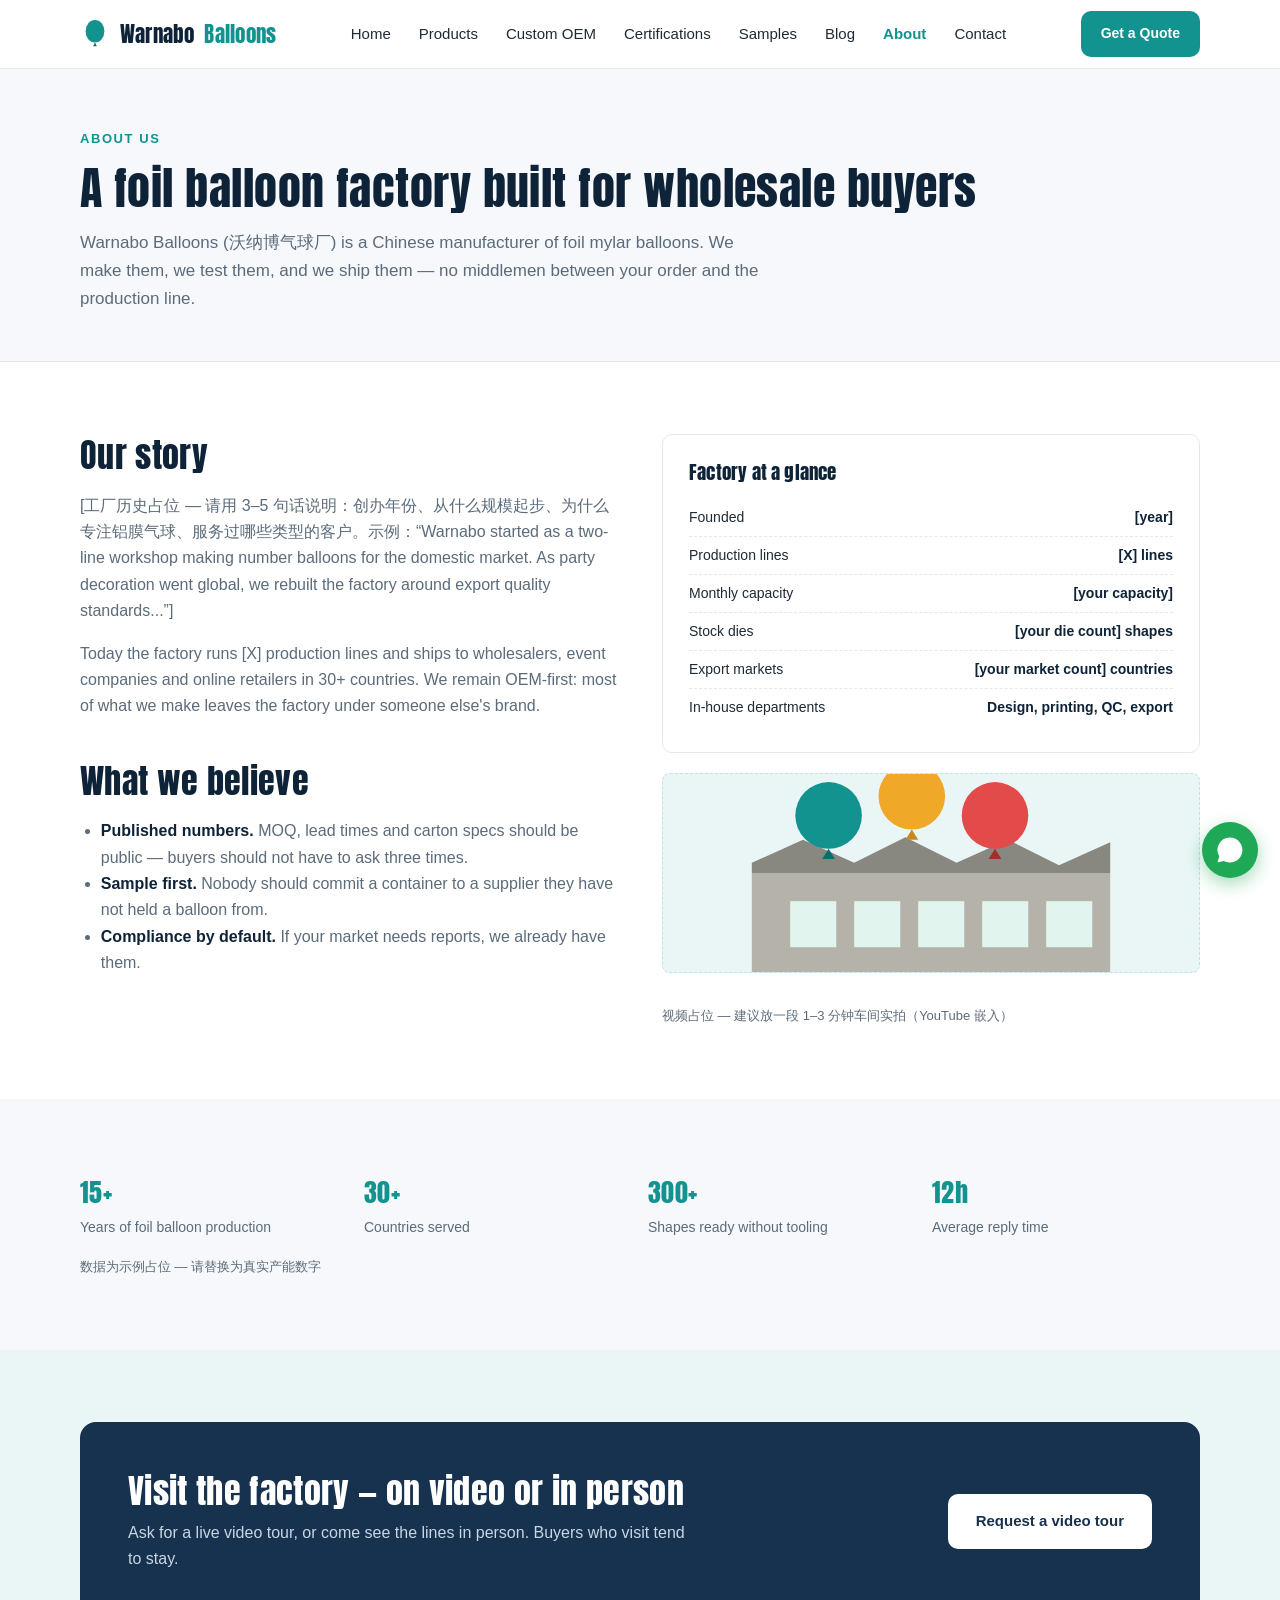
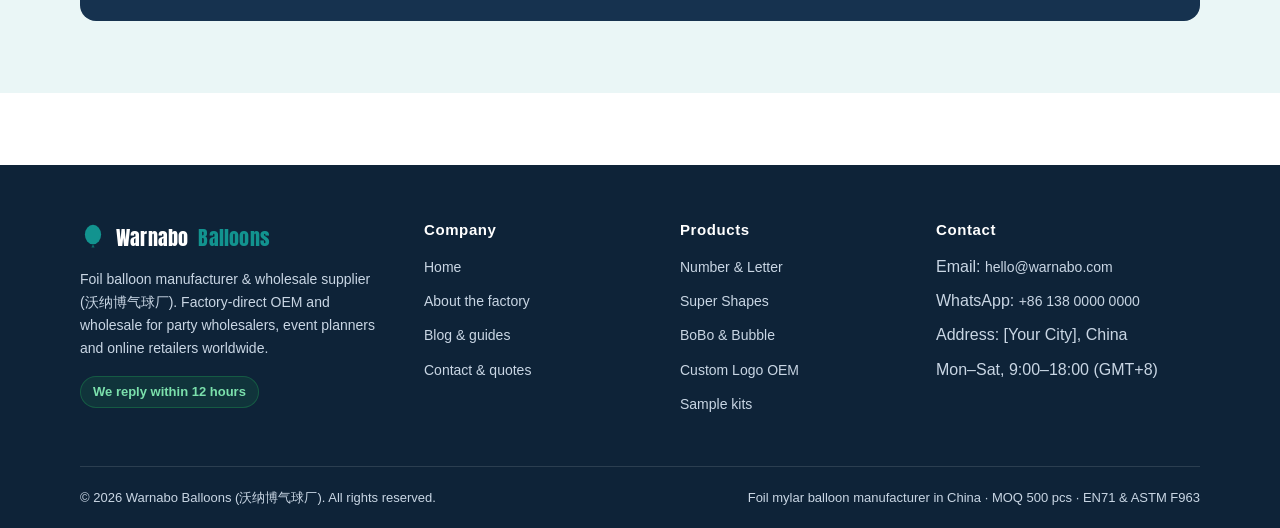
==== about.html @ c81b6c22 "Add files via upload" ====
<!DOCTYPE html>
<html lang="en">
<head>
<meta charset="UTF-8">
<meta name="viewport" content="width=device-width, initial-scale=1.0">
<title>About Warnabo Balloons — Foil Balloon Factory in China</title>
<meta name="description" content="Warnabo is a foil balloon factory in China. Foil mylar balloon production, OEM supplier to party wholesalers and event companies in 30+ countries.">
<link rel="icon" href="data:image/svg+xml,%3Csvg xmlns='http://www.w3.org/2000/svg' viewBox='0 0 32 32'%3E%3Cellipse cx='16' cy='13' rx='10' ry='12' fill='%23E1553C'/%3E%3Cpath d='M16 25l-2 4h4z' fill='%23C24329'/%3E%3C/svg%3E">
<link rel="stylesheet" href="css/style.css">
<link rel="preconnect" href="https://fonts.googleapis.com">
<link rel="preconnect" href="https://fonts.gstatic.com" crossorigin>
<link href="https://fonts.googleapis.com/css2?family=Anton&display=swap" rel="stylesheet">
</head>
<body>
<header class="site-header">
  <div class="container header-inner">
    <a class="logo" href="index.html">
      <svg width="30" height="30" viewBox="0 0 32 32"><ellipse cx="16" cy="13" rx="10" ry="12" fill="#12938F"/><path d="M16 25l-2 4h4z" fill="#0C6E6B"/></svg>
      Warnabo <span>Balloons</span>
    </a>
    <nav class="nav" id="main-nav" aria-label="Main navigation">
      <a href="index.html">Home</a>
      <a href="products.html">Products</a>
      <a href="custom-oem.html">Custom OEM</a>
      <a href="certifications.html">Certifications</a>
      <a href="samples.html">Samples</a>
      <a href="blog.html">Blog</a>
      <a href="about.html" class="active">About</a>
      <a href="contact.html">Contact</a>
    </nav>
    <div class="header-cta">
      <a class="btn btn-primary btn-sm" href="contact.html">Get a Quote</a>
      <button class="nav-toggle" aria-label="Toggle menu" aria-expanded="false">
        <svg width="22" height="22" viewBox="0 0 24 24" fill="none" stroke="#16324F" stroke-width="2"><path d="M3 6h18M3 12h18M3 18h18"/></svg>
      </button>
    </div>
  </div>
</header>
<main>
<section class="page-hero">
  <div class="container">
    <span class="kicker">About Us</span>
    <h1>A foil balloon factory built for wholesale buyers</h1>
    <p>Warnabo Balloons (沃纳博气球厂) is a Chinese manufacturer of foil mylar balloons. We make them, we test them, and we ship them — no middlemen between your order and the production line.</p>
  </div>
</section>
<section class="section">
  <div class="container grid grid-2" style="gap:44px; align-items:start">
    <div>
      <h2>Our story</h2>
      <p class="mt-2">[工厂历史占位 — 请用 3&ndash;5 句话说明：创办年份、从什么规模起步、为什么专注铝膜气球、服务过哪些类型的客户。示例：&ldquo;Warnabo started as a two-line workshop making number balloons for the domestic market. As party decoration went global, we rebuilt the factory around export quality standards...&rdquo;]</p>
      <p class="mt-2">Today the factory runs [X] production lines and ships to wholesalers, event companies and online retailers in 30+ countries. We remain OEM-first: most of what we make leaves the factory under someone else's brand.</p>
      <h2 class="mt-4">What we believe</h2>
      <ul class="mt-2" style="color:var(--muted)">
        <li><b style="color:var(--navy-dark)">Published numbers.</b> MOQ, lead times and carton specs should be public — buyers should not have to ask three times.</li>
        <li><b style="color:var(--navy-dark)">Sample first.</b> Nobody should commit a container to a supplier they have not held a balloon from.</li>
        <li><b style="color:var(--navy-dark)">Compliance by default.</b> If your market needs reports, we already have them.</li>
      </ul>
    </div>
    <div>
      <div class="card" style="margin-bottom:20px">
        <h3>Factory at a glance</h3>
        <ul class="spec-list mt-2">
          <li><span>Founded</span><b>[year]</b></li>
          <li><span>Production lines</span><b>[X] lines</b></li>
          <li><span>Monthly capacity</span><b>[your capacity]</b></li>
          <li><span>Stock dies</span><b>[your die count] shapes</b></li>
          <li><span>Export markets</span><b>[your market count] countries</b></li>
          <li><span>In-house departments</span><b>Design, printing, QC, export</b></li>
        </ul>
      </div>
      <div class="cat-card"><img class="thumb" style="height:200px" src="images/factory.svg" alt="Balloon factory workshop" loading="lazy"></div>
      <p class="mt-2" style="font-size:13px; color:var(--muted)">视频占位 — 建议放一段 1&ndash;3 分钟车间实拍（YouTube 嵌入）</p>
    </div>
  </div>
</section>
<section class="section section-soft">
  <div class="container">
    <div class="stats-strip" style="margin-top:0; border-top:0; padding-top:0">
      <div class="stat"><b>15+</b><span>Years of foil balloon production</span></div>
      <div class="stat"><b>30+</b><span>Countries served</span></div>
      <div class="stat"><b>300+</b><span>Shapes ready without tooling</span></div>
      <div class="stat"><b>12h</b><span>Average reply time</span></div>
    </div>
    <p class="mt-2" style="font-size:13px; color:var(--muted)">数据为示例占位 — 请替换为真实产能数字</p>
  </div>
</section>
<section class="section section-warm">
  <div class="container">
    <div class="cta-band">
      <div>
        <h2>Visit the factory — on video or in person</h2>
        <p>Ask for a live video tour, or come see the lines in person. Buyers who visit tend to stay.</p>
      </div>
      <a class="btn btn-light" href="contact.html">Request a video tour</a>
    </div>
  </div>
</section>
</main>
<footer class="site-footer">
  <div class="container">
    <div class="footer-grid">
      <div>
        <div class="footer-brand">
          <svg width="26" height="26" viewBox="0 0 32 32"><ellipse cx="16" cy="13" rx="10" ry="12" fill="#12938F"/><path d="M16 25l-2 4h4z" fill="#0C6E6B"/></svg>
          Warnabo <span>Balloons</span>
        </div>
        <p style="color:#C9D6E4; font-size:14px">Foil balloon manufacturer &amp; wholesale supplier (沃纳博气球厂). Factory-direct OEM and wholesale for party wholesalers, event planners and online retailers worldwide.</p>
        <p class="mt-2"><span class="badge badge-green" style="background:#1FA85522; border-color:#1FA85555; color:#7BE0AC">We reply within 12 hours</span></p>
      </div>
      <div>
        <h4>Company</h4>
        <ul>
          <li><a href="index.html">Home</a></li>
          <li><a href="about.html">About the factory</a></li>
          <li><a href="blog.html">Blog &amp; guides</a></li>
          <li><a href="contact.html">Contact &amp; quotes</a></li>
        </ul>
      </div>
      <div>
        <h4>Products</h4>
        <ul>
          <li><a href="products.html#number-letter">Number &amp; Letter</a></li>
          <li><a href="products.html#super-shapes">Super Shapes</a></li>
          <li><a href="products.html#bobo-bubble">BoBo &amp; Bubble</a></li>
          <li><a href="custom-oem.html">Custom Logo OEM</a></li>
          <li><a href="samples.html">Sample kits</a></li>
        </ul>
      </div>
      <div>
        <h4>Contact</h4>
        <ul>
          <li>Email: <a href="mailto:hello@warnabo.com">hello@warnabo.com</a></li>
          <li>WhatsApp: <a href="https://wa.me/8613800000000?text=Hi%20Warnabo%2C%20I%20found%20you%20on%20your%20website%20and%20I%27m%20interested%20in%20your%20foil%20balloons." target="_blank" rel="noopener">+86 138 0000 0000</a></li>
          <li>Address: [Your City], China — replace</li>
          <li>Mon&ndash;Sat, 9:00&ndash;18:00 (GMT+8)</li>
        </ul>
      </div>
    </div>
    <div class="footer-bottom">
      <span>&copy; 2026 Warnabo Balloons (沃纳博气球厂). All rights reserved.</span>
      <span>Foil mylar balloon manufacturer in China &middot; MOQ 500 pcs &middot; EN71 &amp; ASTM F963</span>
    </div>
  </div>
</footer>
<a class="wa-float" href="https://wa.me/8613800000000?text=Hi%20Warnabo%2C%20I%20found%20you%20on%20your%20website%20and%20I%27m%20interested%20in%20your%20foil%20balloons." target="_blank" rel="noopener" aria-label="Chat on WhatsApp">
  <svg viewBox="0 0 24 24" fill="#fff"><path d="M17.5 14.4c-.3-.2-1.8-.9-2.1-1s-.5-.1-.7.1c-.2.3-.7.9-.9 1.1-.2.2-.3.2-.6.1-.3-.2-1.2-.5-2.3-1.4-.8-.8-1.4-1.6-1.6-1.9-.2-.3 0-.4.1-.6.1-.1.3-.4.5-.6.1-.2.2-.3.3-.5.1-.2 0-.4 0-.5s-.7-1.7-.9-2.3c-.2-.6-.5-.5-.7-.5h-.6c-.2 0-.5.1-.8.4-.3.3-1 1-1 2.4s1 2.8 1.2 3c.1.2 2 3.1 4.9 4.3 2.4 1 3.4 1.1 4.6 1 .6 0 1.5-.6 1.7-1.2.2-.6.2-1.1.2-1.2-.1-.1-.2-.2-.5-.3zM12 2a10 10 0 00-8.6 15.1L2 22l5-1.3A10 10 0 1012 2z"/></svg>
</a>
<script src="js/main.js"></script>
<script src="js/render.js" defer></script>
</body>
</html>
---- css/style.css ----
:root {
  --navy: #16324F;
  --navy-dark: #0E2338;
  --coral: #12938F;
  --coral-dark: #0C6E6B;
  --ink: #1E2A35;
  --muted: #5C6B7A;
  --line: #E4E8EE;
  --bg: #FFFFFF;
  --bg-soft: #F6F8FB;
  --bg-warm: #EAF6F6;
  --green: #1FA855;
  --radius: 10px;
  --font: -apple-system, BlinkMacSystemFont, "Segoe UI", "PingFang SC", "Hiragino Sans GB", "Microsoft YaHei", Roboto, Helvetica, Arial, sans-serif;
}

* { margin: 0; padding: 0; box-sizing: border-box; }
html { scroll-behavior: smooth; -webkit-text-size-adjust: 100%; }
body { font-family: var(--font); color: var(--ink); background: var(--bg); line-height: 1.65; font-size: 16px; }
img { max-width: 100%; display: block; }
a { color: var(--navy); text-decoration: none; }
a:hover { color: var(--coral); }
ul, ol { padding-left: 1.3em; }
.container { max-width: 1160px; margin: 0 auto; padding: 0 20px; }
.section { padding: 72px 0; }
.section-soft { background: var(--bg-soft); }
.section-warm { background: var(--bg-warm); }
.section-head { max-width: 720px; margin-bottom: 40px; }
.section-head.center { margin-left: auto; margin-right: auto; text-align: center; }
.kicker { display: inline-block; font-size: 13px; font-weight: 600; letter-spacing: .12em; text-transform: uppercase; color: var(--coral); margin-bottom: 10px; }
h1, h2, h3, h4 { color: var(--navy-dark); line-height: 1.25; font-weight: 700; }
h1 { font-size: clamp(30px, 4.5vw, 46px); }
h2 { font-size: clamp(24px, 3.2vw, 34px); margin-bottom: 14px; }
h3 { font-size: 19px; margin-bottom: 8px; }
p { color: var(--muted); }
.lead { font-size: 18px; }
.mt-1 { margin-top: 8px; } .mt-2 { margin-top: 16px; } .mt-3 { margin-top: 24px; } .mt-4 { margin-top: 40px; }

.btn { display: inline-block; padding: 13px 26px; border-radius: var(--radius); font-weight: 600; font-size: 15px; border: 2px solid transparent; cursor: pointer; transition: all .15s; }
.btn-primary { background: var(--coral); color: #fff; }
.btn-primary:hover { background: var(--coral-dark); color: #fff; }
.btn-ghost { border-color: var(--navy); color: var(--navy); }
.btn-ghost:hover { background: var(--navy); color: #fff; }
.btn-light { background: #fff; color: var(--navy); }
.btn-sm { padding: 9px 18px; font-size: 14px; }

.badge { display: inline-block; padding: 4px 12px; border-radius: 999px; font-size: 13px; font-weight: 600; background: var(--bg-warm); color: var(--coral-dark); border: 1px solid #CDE9E9; }
.badge-green { background: #EAF7EF; color: var(--green); border-color: #CBEAD8; }

/* ---------- header ---------- */
.site-header { position: sticky; top: 0; z-index: 50; background: rgba(255,255,255,.96); border-bottom: 1px solid var(--line); }
.header-inner { display: flex; align-items: center; justify-content: space-between; gap: 20px; height: 68px; }
.logo { display: flex; align-items: center; gap: 10px; font-weight: 800; font-size: 21px; color: var(--navy-dark); }
.logo span { color: var(--coral); }
.logo:hover { color: var(--navy-dark); }
.nav { display: flex; align-items: center; gap: 4px; }
.nav a { padding: 8px 12px; font-size: 15px; font-weight: 500; color: var(--ink); border-radius: 8px; white-space: nowrap; }
.nav a:hover { background: var(--bg-soft); color: var(--coral); }
.nav a.active { color: var(--coral); font-weight: 600; }
.header-cta { display: flex; align-items: center; gap: 10px; }
.nav-toggle { display: none; background: none; border: 1px solid var(--line); border-radius: 8px; padding: 8px 10px; cursor: pointer; }
.nav-toggle svg { display: block; }

/* ---------- hero ---------- */
.hero { background: linear-gradient(180deg, var(--bg-soft), #fff); padding: 72px 0 64px; overflow: hidden; }
.hero-grid { display: grid; grid-template-columns: 1.15fr .85fr; gap: 48px; align-items: center; }
.hero h1 span { color: var(--coral); }
.hero .lead { margin-top: 16px; max-width: 560px; }
.hero-actions { display: flex; flex-wrap: wrap; gap: 12px; margin-top: 28px; }
.hero-note { margin-top: 14px; font-size: 14px; color: var(--muted); }
.hero-art { position: relative; background: var(--bg-warm); border: 1px solid #CDE9E9; border-radius: 20px; padding: 36px; text-align: center; }
.hero-art .tagline { font-weight: 700; color: var(--navy); margin-top: 12px; }
.stats-strip { display: grid; grid-template-columns: repeat(4, 1fr); gap: 16px; margin-top: 48px; border-top: 1px solid var(--line); padding-top: 32px; }
.stat b { display: block; font-size: 26px; color: var(--coral); }
.stat span { font-size: 14px; color: var(--muted); }

/* page hero (inner pages) */
.page-hero { background: var(--bg-soft); padding: 56px 0 48px; border-bottom: 1px solid var(--line); }
.page-hero p { max-width: 680px; margin-top: 12px; font-size: 17px; }

/* ---------- cards ---------- */
.grid { display: grid; gap: 22px; }
.grid-2 { grid-template-columns: repeat(2, 1fr); }
.grid-3 { grid-template-columns: repeat(3, 1fr); }
.grid-4 { grid-template-columns: repeat(4, 1fr); }
.card { background: #fff; border: 1px solid var(--line); border-radius: var(--radius); padding: 26px; transition: box-shadow .15s, transform .15s; }
.card:hover { box-shadow: 0 8px 24px rgba(22,50,79,.08); transform: translateY(-2px); }
.card p { font-size: 15px; }
.card .card-icon { width: 52px; height: 52px; border-radius: 12px; background: var(--bg-warm); display: flex; align-items: center; justify-content: center; margin-bottom: 14px; }

.cat-card { display: flex; flex-direction: column; }
.cat-card .thumb { height: 150px; border-radius: 8px; background: var(--bg-warm); border: 1px dashed #BEE3E3; display: flex; align-items: center; justify-content: center; color: var(--coral-dark); font-size: 14px; font-weight: 600; margin-bottom: 16px; text-align: center; padding: 0 12px; }
.spec-list { list-style: none; padding: 0; margin: 14px 0 0; font-size: 14px; }
.spec-list li { display: flex; justify-content: space-between; gap: 12px; padding: 7px 0; border-bottom: 1px dashed var(--line); }
.spec-list li:last-child { border-bottom: 0; }
.spec-list b { color: var(--navy-dark); font-weight: 600; text-align: right; }
.cat-actions { margin-top: auto; padding-top: 16px; }

/* ---------- process ---------- */
.steps { counter-reset: step; display: grid; grid-template-columns: repeat(4, 1fr); gap: 22px; }
.step { position: relative; background: #fff; border: 1px solid var(--line); border-radius: var(--radius); padding: 26px 22px; }
.step::before { counter-increment: step; content: counter(step); display: flex; align-items: center; justify-content: center; width: 40px; height: 40px; border-radius: 50%; background: var(--navy); color: #fff; font-weight: 700; margin-bottom: 14px; }
.step h3 { font-size: 17px; }

/* ---------- table ---------- */
.table-wrap { overflow-x: auto; border: 1px solid var(--line); border-radius: var(--radius); background: #fff; }
table { width: 100%; border-collapse: collapse; font-size: 15px; min-width: 560px; }
th, td { padding: 13px 16px; text-align: left; border-bottom: 1px solid var(--line); }
th { background: var(--bg-soft); color: var(--navy-dark); font-weight: 600; font-size: 14px; }
tr:last-child td { border-bottom: 0; }

/* ---------- testimonials ---------- */
.quote { background: #fff; border: 1px solid var(--line); border-left: 4px solid var(--coral); border-radius: var(--radius); padding: 24px; }
.quote p { color: var(--ink); font-size: 15px; }
.quote footer { margin-top: 14px; font-size: 14px; color: var(--muted); }
.quote footer b { color: var(--navy-dark); display: block; }

/* ---------- faq ---------- */
.faq-item { border: 1px solid var(--line); border-radius: var(--radius); background: #fff; margin-bottom: 12px; }
.faq-item summary { cursor: pointer; padding: 18px 22px; font-weight: 600; color: var(--navy-dark); list-style: none; display: flex; justify-content: space-between; align-items: center; gap: 12px; }
.faq-item summary::after { content: "+"; font-size: 22px; color: var(--coral); font-weight: 400; }
.faq-item[open] summary::after { content: "−"; }
.faq-item p { padding: 0 22px 18px; font-size: 15px; }

/* ---------- form ---------- */
.form-card { background: #fff; border: 1px solid var(--line); border-radius: var(--radius); padding: 32px; }
.form-grid { display: grid; grid-template-columns: 1fr 1fr; gap: 18px; }
.field { display: flex; flex-direction: column; gap: 6px; }
.field.full { grid-column: 1 / -1; }
label { font-size: 14px; font-weight: 600; color: var(--navy-dark); }
.req { color: var(--coral); }
input, select, textarea { font-family: var(--font); font-size: 15px; padding: 11px 14px; border: 1px solid var(--line); border-radius: 8px; background: #fff; color: var(--ink); }
input:focus, select:focus, textarea:focus { outline: 2px solid rgba(225,85,60,.35); border-color: var(--coral); }
textarea { resize: vertical; min-height: 120px; }
.check-group { display: flex; flex-wrap: wrap; gap: 10px 18px; }
.check-group label { font-weight: 400; display: flex; align-items: center; gap: 7px; color: var(--ink); font-size: 14px; }
.form-note { font-size: 13px; color: var(--muted); margin-top: 12px; }

/* ---------- blog ---------- */
.post-card { display: flex; flex-direction: column; background: #fff; border: 1px solid var(--line); border-radius: var(--radius); overflow: hidden; }
.post-card .thumb { height: 150px; background: var(--bg-warm); display: flex; align-items: center; justify-content: center; color: var(--coral-dark); font-size: 14px; font-weight: 600; }
.post-card .body { padding: 22px; display: flex; flex-direction: column; gap: 8px; flex: 1; }
.post-card h3 { font-size: 18px; }
.post-meta { font-size: 13px; color: var(--muted); }
.article { max-width: 760px; }
.article h2 { margin-top: 36px; }
.article h3 { margin-top: 26px; }
.article p { margin-top: 12px; }
.article ul, .article ol { margin-top: 12px; color: var(--muted); }
.article li { margin-top: 6px; }
.toc-box { background: var(--bg-soft); border: 1px solid var(--line); border-radius: var(--radius); padding: 20px 24px; margin: 24px 0; }
.toc-box b { color: var(--navy-dark); }
.toc-box ul { margin-top: 8px; }

/* ---------- cta band ---------- */
.cta-band { background: var(--navy); border-radius: 16px; padding: 48px; display: flex; align-items: center; justify-content: space-between; gap: 28px; flex-wrap: wrap; }
.cta-band h2 { color: #fff; margin: 0; }
.cta-band p { color: #C9D6E4; margin-top: 8px; max-width: 560px; }

/* ---------- footer ---------- */
.site-footer { background: var(--navy-dark); color: #C9D6E4; margin-top: 72px; }
.footer-grid { display: grid; grid-template-columns: 1.4fr 1fr 1fr 1.2fr; gap: 36px; padding: 56px 0 40px; }
.site-footer h4 { color: #fff; margin-bottom: 14px; font-size: 15px; letter-spacing: .04em; }
.site-footer a { color: #C9D6E4; font-size: 14px; }
.site-footer a:hover { color: #fff; }
.site-footer ul { list-style: none; padding: 0; }
.site-footer li { margin-bottom: 8px; }
.footer-brand { display: flex; align-items: center; gap: 10px; color: #fff; font-weight: 800; font-size: 20px; margin-bottom: 14px; }
.footer-brand span { color: var(--coral); }
.footer-bottom { border-top: 1px solid rgba(255,255,255,.12); padding: 20px 0; font-size: 13px; display: flex; justify-content: space-between; gap: 16px; flex-wrap: wrap; }

/* ---------- whatsapp float ---------- */
.wa-float { position: fixed; right: 22px; bottom: 22px; z-index: 60; width: 56px; height: 56px; border-radius: 50%; background: var(--green); display: flex; align-items: center; justify-content: center; box-shadow: 0 6px 18px rgba(31,168,85,.4); }
.wa-float:hover { background: #157F3D; transform: scale(1.05); }
.wa-float svg { width: 30px; height: 30px; }

/* ---------- responsive ---------- */
@media (max-width: 960px) {
  .hero-grid { grid-template-columns: 1fr; }
  .hero-art { order: -1; }
  .grid-4, .steps { grid-template-columns: repeat(2, 1fr); }
  .grid-3 { grid-template-columns: repeat(2, 1fr); }
  .footer-grid { grid-template-columns: 1fr 1fr; }
  .nav { display: none; position: absolute; top: 68px; left: 0; right: 0; background: #fff; border-bottom: 1px solid var(--line); flex-direction: column; align-items: stretch; padding: 10px 20px 18px; }
  .nav.open { display: flex; }
  .nav-toggle { display: block; }
}
@media (max-width: 640px) {
  .section { padding: 52px 0; }
  .grid-2, .grid-3, .grid-4, .steps, .form-grid { grid-template-columns: 1fr; }
  .stats-strip { grid-template-columns: repeat(2, 1fr); gap: 24px 12px; }
  .header-cta .btn { display: none; }
  .footer-grid { grid-template-columns: 1fr; gap: 28px; }
  .cta-band { padding: 32px 24px; }
}

h1, h2, h3, .logo, .footer-brand, .stat b, .tagline { font-family: "Anton", var(--font); font-weight: 400; letter-spacing: .01em; }
.market-grid { display: grid; grid-template-columns: repeat(5, 1fr); gap: 16px; }
.market-card { background: #fff; border: 1px solid var(--line); border-radius: var(--radius); padding: 22px 18px; text-align: center; }
.market-card h3 { font-size: 17px; }
.market-card p { font-size: 13px; margin-top: 6px; }
@media (max-width: 860px) { .market-grid { grid-template-columns: repeat(2, 1fr); } }
@media (max-width: 520px) { .market-grid { grid-template-columns: 1fr; } }

img.thumb { width: 100%; object-fit: cover; border-style: solid; border-color: var(--line); background: #fff; }
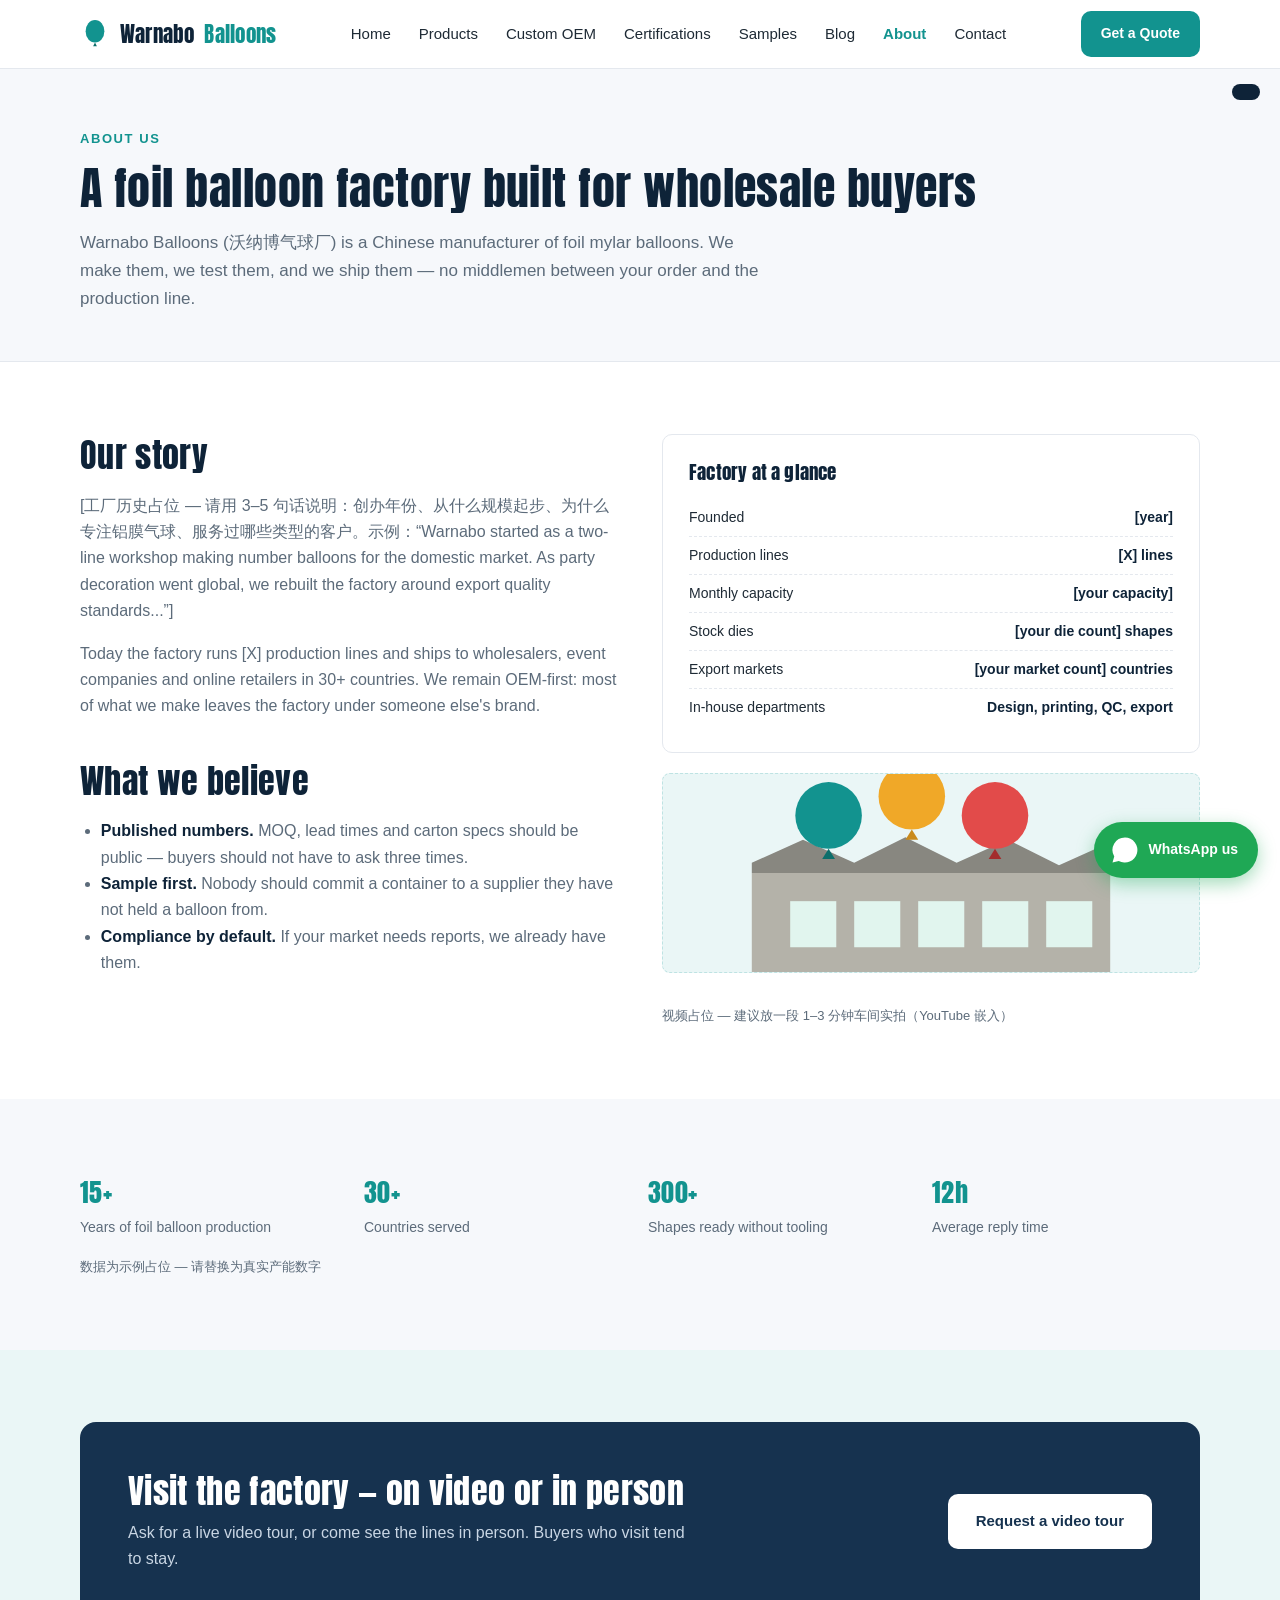
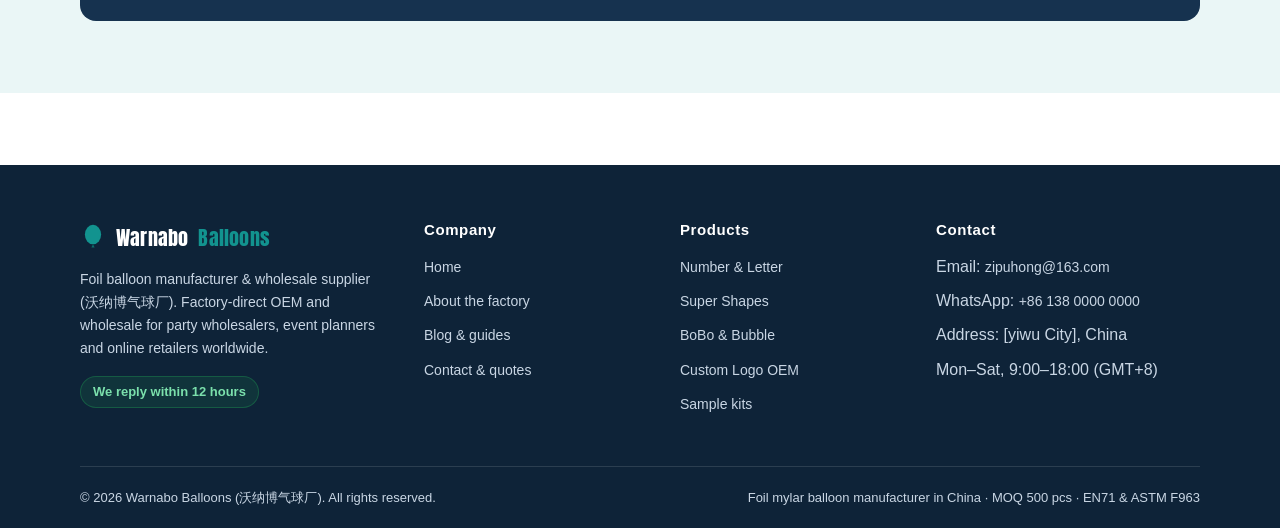
==== commit b778ab6b: "Add files via upload" ====
--- a/about.html
+++ b/about.html
@@ -1,152 +1,153 @@
-<!DOCTYPE html>
-<html lang="en">
-<head>
-<meta charset="UTF-8">
-<meta name="viewport" content="width=device-width, initial-scale=1.0">
-<title>About Warnabo Balloons — Foil Balloon Factory in China</title>
-<meta name="description" content="Warnabo is a foil balloon factory in China. Foil mylar balloon production, OEM supplier to party wholesalers and event companies in 30+ countries.">
-<link rel="icon" href="data:image/svg+xml,%3Csvg xmlns='http://www.w3.org/2000/svg' viewBox='0 0 32 32'%3E%3Cellipse cx='16' cy='13' rx='10' ry='12' fill='%23E1553C'/%3E%3Cpath d='M16 25l-2 4h4z' fill='%23C24329'/%3E%3C/svg%3E">
-<link rel="stylesheet" href="css/style.css">
-<link rel="preconnect" href="https://fonts.googleapis.com">
-<link rel="preconnect" href="https://fonts.gstatic.com" crossorigin>
-<link href="https://fonts.googleapis.com/css2?family=Anton&display=swap" rel="stylesheet">
-</head>
-<body>
-<header class="site-header">
-  <div class="container header-inner">
-    <a class="logo" href="index.html">
-      <svg width="30" height="30" viewBox="0 0 32 32"><ellipse cx="16" cy="13" rx="10" ry="12" fill="#12938F"/><path d="M16 25l-2 4h4z" fill="#0C6E6B"/></svg>
-      Warnabo <span>Balloons</span>
-    </a>
-    <nav class="nav" id="main-nav" aria-label="Main navigation">
-      <a href="index.html">Home</a>
-      <a href="products.html">Products</a>
-      <a href="custom-oem.html">Custom OEM</a>
-      <a href="certifications.html">Certifications</a>
-      <a href="samples.html">Samples</a>
-      <a href="blog.html">Blog</a>
-      <a href="about.html" class="active">About</a>
-      <a href="contact.html">Contact</a>
-    </nav>
-    <div class="header-cta">
-      <a class="btn btn-primary btn-sm" href="contact.html">Get a Quote</a>
-      <button class="nav-toggle" aria-label="Toggle menu" aria-expanded="false">
-        <svg width="22" height="22" viewBox="0 0 24 24" fill="none" stroke="#16324F" stroke-width="2"><path d="M3 6h18M3 12h18M3 18h18"/></svg>
-      </button>
-    </div>
-  </div>
-</header>
-<main>
-<section class="page-hero">
-  <div class="container">
-    <span class="kicker">About Us</span>
-    <h1>A foil balloon factory built for wholesale buyers</h1>
-    <p>Warnabo Balloons (沃纳博气球厂) is a Chinese manufacturer of foil mylar balloons. We make them, we test them, and we ship them — no middlemen between your order and the production line.</p>
-  </div>
-</section>
-<section class="section">
-  <div class="container grid grid-2" style="gap:44px; align-items:start">
-    <div>
-      <h2>Our story</h2>
-      <p class="mt-2">[工厂历史占位 — 请用 3&ndash;5 句话说明：创办年份、从什么规模起步、为什么专注铝膜气球、服务过哪些类型的客户。示例：&ldquo;Warnabo started as a two-line workshop making number balloons for the domestic market. As party decoration went global, we rebuilt the factory around export quality standards...&rdquo;]</p>
-      <p class="mt-2">Today the factory runs [X] production lines and ships to wholesalers, event companies and online retailers in 30+ countries. We remain OEM-first: most of what we make leaves the factory under someone else's brand.</p>
-      <h2 class="mt-4">What we believe</h2>
-      <ul class="mt-2" style="color:var(--muted)">
-        <li><b style="color:var(--navy-dark)">Published numbers.</b> MOQ, lead times and carton specs should be public — buyers should not have to ask three times.</li>
-        <li><b style="color:var(--navy-dark)">Sample first.</b> Nobody should commit a container to a supplier they have not held a balloon from.</li>
-        <li><b style="color:var(--navy-dark)">Compliance by default.</b> If your market needs reports, we already have them.</li>
-      </ul>
-    </div>
-    <div>
-      <div class="card" style="margin-bottom:20px">
-        <h3>Factory at a glance</h3>
-        <ul class="spec-list mt-2">
-          <li><span>Founded</span><b>[year]</b></li>
-          <li><span>Production lines</span><b>[X] lines</b></li>
-          <li><span>Monthly capacity</span><b>[your capacity]</b></li>
-          <li><span>Stock dies</span><b>[your die count] shapes</b></li>
-          <li><span>Export markets</span><b>[your market count] countries</b></li>
-          <li><span>In-house departments</span><b>Design, printing, QC, export</b></li>
-        </ul>
-      </div>
-      <div class="cat-card"><img class="thumb" style="height:200px" src="images/factory.svg" alt="Balloon factory workshop" loading="lazy"></div>
-      <p class="mt-2" style="font-size:13px; color:var(--muted)">视频占位 — 建议放一段 1&ndash;3 分钟车间实拍（YouTube 嵌入）</p>
-    </div>
-  </div>
-</section>
-<section class="section section-soft">
-  <div class="container">
-    <div class="stats-strip" style="margin-top:0; border-top:0; padding-top:0">
-      <div class="stat"><b>15+</b><span>Years of foil balloon production</span></div>
-      <div class="stat"><b>30+</b><span>Countries served</span></div>
-      <div class="stat"><b>300+</b><span>Shapes ready without tooling</span></div>
-      <div class="stat"><b>12h</b><span>Average reply time</span></div>
-    </div>
-    <p class="mt-2" style="font-size:13px; color:var(--muted)">数据为示例占位 — 请替换为真实产能数字</p>
-  </div>
-</section>
-<section class="section section-warm">
-  <div class="container">
-    <div class="cta-band">
-      <div>
-        <h2>Visit the factory — on video or in person</h2>
-        <p>Ask for a live video tour, or come see the lines in person. Buyers who visit tend to stay.</p>
-      </div>
-      <a class="btn btn-light" href="contact.html">Request a video tour</a>
-    </div>
-  </div>
-</section>
-</main>
-<footer class="site-footer">
-  <div class="container">
-    <div class="footer-grid">
-      <div>
-        <div class="footer-brand">
-          <svg width="26" height="26" viewBox="0 0 32 32"><ellipse cx="16" cy="13" rx="10" ry="12" fill="#12938F"/><path d="M16 25l-2 4h4z" fill="#0C6E6B"/></svg>
-          Warnabo <span>Balloons</span>
-        </div>
-        <p style="color:#C9D6E4; font-size:14px">Foil balloon manufacturer &amp; wholesale supplier (沃纳博气球厂). Factory-direct OEM and wholesale for party wholesalers, event planners and online retailers worldwide.</p>
-        <p class="mt-2"><span class="badge badge-green" style="background:#1FA85522; border-color:#1FA85555; color:#7BE0AC">We reply within 12 hours</span></p>
-      </div>
-      <div>
-        <h4>Company</h4>
-        <ul>
-          <li><a href="index.html">Home</a></li>
-          <li><a href="about.html">About the factory</a></li>
-          <li><a href="blog.html">Blog &amp; guides</a></li>
-          <li><a href="contact.html">Contact &amp; quotes</a></li>
-        </ul>
-      </div>
-      <div>
-        <h4>Products</h4>
-        <ul>
-          <li><a href="products.html#number-letter">Number &amp; Letter</a></li>
-          <li><a href="products.html#super-shapes">Super Shapes</a></li>
-          <li><a href="products.html#bobo-bubble">BoBo &amp; Bubble</a></li>
-          <li><a href="custom-oem.html">Custom Logo OEM</a></li>
-          <li><a href="samples.html">Sample kits</a></li>
-        </ul>
-      </div>
-      <div>
-        <h4>Contact</h4>
-        <ul>
-          <li>Email: <a href="mailto:hello@warnabo.com">hello@warnabo.com</a></li>
-          <li>WhatsApp: <a href="https://wa.me/8613800000000?text=Hi%20Warnabo%2C%20I%20found%20you%20on%20your%20website%20and%20I%27m%20interested%20in%20your%20foil%20balloons." target="_blank" rel="noopener">+86 138 0000 0000</a></li>
-          <li>Address: [Your City], China — replace</li>
-          <li>Mon&ndash;Sat, 9:00&ndash;18:00 (GMT+8)</li>
-        </ul>
-      </div>
-    </div>
-    <div class="footer-bottom">
-      <span>&copy; 2026 Warnabo Balloons (沃纳博气球厂). All rights reserved.</span>
-      <span>Foil mylar balloon manufacturer in China &middot; MOQ 500 pcs &middot; EN71 &amp; ASTM F963</span>
-    </div>
-  </div>
-</footer>
-<a class="wa-float" href="https://wa.me/8613800000000?text=Hi%20Warnabo%2C%20I%20found%20you%20on%20your%20website%20and%20I%27m%20interested%20in%20your%20foil%20balloons." target="_blank" rel="noopener" aria-label="Chat on WhatsApp">
-  <svg viewBox="0 0 24 24" fill="#fff"><path d="M17.5 14.4c-.3-.2-1.8-.9-2.1-1s-.5-.1-.7.1c-.2.3-.7.9-.9 1.1-.2.2-.3.2-.6.1-.3-.2-1.2-.5-2.3-1.4-.8-.8-1.4-1.6-1.6-1.9-.2-.3 0-.4.1-.6.1-.1.3-.4.5-.6.1-.2.2-.3.3-.5.1-.2 0-.4 0-.5s-.7-1.7-.9-2.3c-.2-.6-.5-.5-.7-.5h-.6c-.2 0-.5.1-.8.4-.3.3-1 1-1 2.4s1 2.8 1.2 3c.1.2 2 3.1 4.9 4.3 2.4 1 3.4 1.1 4.6 1 .6 0 1.5-.6 1.7-1.2.2-.6.2-1.1.2-1.2-.1-.1-.2-.2-.5-.3zM12 2a10 10 0 00-8.6 15.1L2 22l5-1.3A10 10 0 1012 2z"/></svg>
-</a>
-<script src="js/main.js"></script>
-<script src="js/render.js" defer></script>
-</body>
-</html>
+<!DOCTYPE html>
+<html lang="en">
+<head>
+<meta charset="UTF-8">
+<meta name="viewport" content="width=device-width, initial-scale=1.0">
+<title>About Warnabo Balloons — Foil Balloon Factory in China</title>
+<meta name="description" content="Warnabo is a foil balloon factory in China. Foil mylar balloon production, OEM supplier to party wholesalers and event companies in 30+ countries.">
+<link rel="icon" href="data:image/svg+xml,%3Csvg xmlns='http://www.w3.org/2000/svg' viewBox='0 0 32 32'%3E%3Cellipse cx='16' cy='13' rx='10' ry='12' fill='%23E1553C'/%3E%3Cpath d='M16 25l-2 4h4z' fill='%23C24329'/%3E%3C/svg%3E">
+<link rel="stylesheet" href="css/style.css">
+<link rel="preconnect" href="https://fonts.googleapis.com">
+<link rel="preconnect" href="https://fonts.gstatic.com" crossorigin>
+<link href="https://fonts.googleapis.com/css2?family=Anton&display=swap" rel="stylesheet">
+</head>
+<body>
+<header class="site-header">
+  <div class="container header-inner">
+    <a class="logo" href="index.html">
+      <svg width="30" height="30" viewBox="0 0 32 32"><ellipse cx="16" cy="13" rx="10" ry="12" fill="#12938F"/><path d="M16 25l-2 4h4z" fill="#0C6E6B"/></svg>
+      Warnabo <span>Balloons</span>
+    </a>
+    <nav class="nav" id="main-nav" aria-label="Main navigation">
+      <a href="index.html" data-i18n="nav.home">Home</a>
+      <a href="products.html" data-i18n="nav.products">Products</a>
+      <a href="custom-oem.html" data-i18n="nav.oem">Custom OEM</a>
+      <a href="certifications.html" data-i18n="nav.cert">Certifications</a>
+      <a href="samples.html" data-i18n="nav.samples">Samples</a>
+      <a href="blog.html" data-i18n="nav.blog">Blog</a>
+      <a href="about.html" class="active" data-i18n="nav.about">About</a>
+      <a href="contact.html" data-i18n="nav.contact">Contact</a>
+    </nav>
+    <div class="header-cta">
+      <a class="btn btn-primary btn-sm" href="contact.html" data-i18n="cta.quote">Get a Quote</a>
+      <button class="nav-toggle" aria-label="Toggle menu" aria-expanded="false">
+        <svg width="22" height="22" viewBox="0 0 24 24" fill="none" stroke="#16324F" stroke-width="2"><path d="M3 6h18M3 12h18M3 18h18"/></svg>
+      </button>
+    </div>
+  </div>
+</header>
+<main>
+<section class="page-hero">
+  <div class="container">
+    <span class="kicker">About Us</span>
+    <h1>A foil balloon factory built for wholesale buyers</h1>
+    <p>Warnabo Balloons (沃纳博气球厂) is a Chinese manufacturer of foil mylar balloons. We make them, we test them, and we ship them — no middlemen between your order and the production line.</p>
+  </div>
+</section>
+<section class="section">
+  <div class="container grid grid-2" style="gap:44px; align-items:start">
+    <div>
+      <h2>Our story</h2>
+      <p class="mt-2">[工厂历史占位 — 请用 3&ndash;5 句话说明：创办年份、从什么规模起步、为什么专注铝膜气球、服务过哪些类型的客户。示例：&ldquo;Warnabo started as a two-line workshop making number balloons for the domestic market. As party decoration went global, we rebuilt the factory around export quality standards...&rdquo;]</p>
+      <p class="mt-2">Today the factory runs [X] production lines and ships to wholesalers, event companies and online retailers in 30+ countries. We remain OEM-first: most of what we make leaves the factory under someone else's brand.</p>
+      <h2 class="mt-4">What we believe</h2>
+      <ul class="mt-2" style="color:var(--muted)">
+        <li><b style="color:var(--navy-dark)">Published numbers.</b> MOQ, lead times and carton specs should be public — buyers should not have to ask three times.</li>
+        <li><b style="color:var(--navy-dark)">Sample first.</b> Nobody should commit a container to a supplier they have not held a balloon from.</li>
+        <li><b style="color:var(--navy-dark)">Compliance by default.</b> If your market needs reports, we already have them.</li>
+      </ul>
+    </div>
+    <div>
+      <div class="card" style="margin-bottom:20px">
+        <h3>Factory at a glance</h3>
+        <ul class="spec-list mt-2">
+          <li><span>Founded</span><b>[year]</b></li>
+          <li><span>Production lines</span><b>[X] lines</b></li>
+          <li><span>Monthly capacity</span><b>[your capacity]</b></li>
+          <li><span>Stock dies</span><b>[your die count] shapes</b></li>
+          <li><span>Export markets</span><b>[your market count] countries</b></li>
+          <li><span>In-house departments</span><b>Design, printing, QC, export</b></li>
+        </ul>
+      </div>
+      <div class="cat-card"><img class="thumb" style="height:200px" src="images/factory.svg" alt="Balloon factory workshop" loading="lazy"></div>
+      <p class="mt-2" style="font-size:13px; color:var(--muted)">视频占位 — 建议放一段 1&ndash;3 分钟车间实拍（YouTube 嵌入）</p>
+    </div>
+  </div>
+</section>
+<section class="section section-soft">
+  <div class="container">
+    <div class="stats-strip" style="margin-top:0; border-top:0; padding-top:0">
+      <div class="stat"><b>15+</b><span>Years of foil balloon production</span></div>
+      <div class="stat"><b>30+</b><span>Countries served</span></div>
+      <div class="stat"><b>300+</b><span>Shapes ready without tooling</span></div>
+      <div class="stat"><b>12h</b><span>Average reply time</span></div>
+    </div>
+    <p class="mt-2" style="font-size:13px; color:var(--muted)">数据为示例占位 — 请替换为真实产能数字</p>
+  </div>
+</section>
+<section class="section section-warm">
+  <div class="container">
+    <div class="cta-band">
+      <div>
+        <h2>Visit the factory — on video or in person</h2>
+        <p>Ask for a live video tour, or come see the lines in person. Buyers who visit tend to stay.</p>
+      </div>
+      <a class="btn btn-light" href="contact.html">Request a video tour</a>
+    </div>
+  </div>
+</section>
+</main>
+<footer class="site-footer">
+  <div class="container">
+    <div class="footer-grid">
+      <div>
+        <div class="footer-brand">
+          <svg width="26" height="26" viewBox="0 0 32 32"><ellipse cx="16" cy="13" rx="10" ry="12" fill="#12938F"/><path d="M16 25l-2 4h4z" fill="#0C6E6B"/></svg>
+          Warnabo <span>Balloons</span>
+        </div>
+        <p style="color:#C9D6E4; font-size:14px">Foil balloon manufacturer &amp; wholesale supplier (沃纳博气球厂). Factory-direct OEM and wholesale for party wholesalers, event planners and online retailers worldwide.</p>
+        <p class="mt-2"><span class="badge badge-green" style="background:#1FA85522; border-color:#1FA85555; color:#7BE0AC">We reply within 12 hours</span></p>
+      </div>
+      <div>
+        <h4>Company</h4>
+        <ul>
+          <li><a href="index.html">Home</a></li>
+          <li><a href="about.html">About the factory</a></li>
+          <li><a href="blog.html">Blog &amp; guides</a></li>
+          <li><a href="contact.html">Contact &amp; quotes</a></li>
+        </ul>
+      </div>
+      <div>
+        <h4>Products</h4>
+        <ul>
+          <li><a href="products.html#number-letter">Number &amp; Letter</a></li>
+          <li><a href="products.html#super-shapes">Super Shapes</a></li>
+          <li><a href="products.html#bobo-bubble">BoBo &amp; Bubble</a></li>
+          <li><a href="custom-oem.html">Custom Logo OEM</a></li>
+          <li><a href="samples.html">Sample kits</a></li>
+        </ul>
+      </div>
+      <div>
+        <h4>Contact</h4>
+        <ul>
+          <li>Email: <a href="mailto:hello@warnabo.com">hello@warnabo.com</a></li>
+          <li>WhatsApp: <a href="https://wa.me/8613800000000?text=Hi%20Warnabo%2C%20I%20found%20you%20on%20your%20website%20and%20I%27m%20interested%20in%20your%20foil%20balloons." target="_blank" rel="noopener">+86 138 0000 0000</a></li>
+          <li>Address: [Your City], China — replace</li>
+          <li>Mon&ndash;Sat, 9:00&ndash;18:00 (GMT+8)</li>
+        </ul>
+      </div>
+    </div>
+    <div class="footer-bottom">
+      <span>&copy; 2026 Warnabo Balloons (沃纳博气球厂). All rights reserved.</span>
+      <span>Foil mylar balloon manufacturer in China &middot; MOQ 500 pcs &middot; EN71 &amp; ASTM F963</span>
+    </div>
+  </div>
+</footer>
+<a class="wa-float" href="https://wa.me/8613800000000?text=Hi%20Warnabo%2C%20I%20found%20you%20on%20your%20website%20and%20I%27m%20interested%20in%20your%20foil%20balloons." target="_blank" rel="noopener" aria-label="Chat on WhatsApp">
+  <svg viewBox="0 0 24 24" fill="#fff"><path d="M17.5 14.4c-.3-.2-1.8-.9-2.1-1s-.5-.1-.7.1c-.2.3-.7.9-.9 1.1-.2.2-.3.2-.6.1-.3-.2-1.2-.5-2.3-1.4-.8-.8-1.4-1.6-1.6-1.9-.2-.3 0-.4.1-.6.1-.1.3-.4.5-.6.1-.2.2-.3.3-.5.1-.2 0-.4 0-.5s-.7-1.7-.9-2.3c-.2-.6-.5-.5-.7-.5h-.6c-.2 0-.5.1-.8.4-.3.3-1 1-1 2.4s1 2.8 1.2 3c.1.2 2 3.1 4.9 4.3 2.4 1 3.4 1.1 4.6 1 .6 0 1.5-.6 1.7-1.2.2-.6.2-1.1.2-1.2-.1-.1-.2-.2-.5-.3zM12 2a10 10 0 00-8.6 15.1L2 22l5-1.3A10 10 0 1012 2z"/></svg>
+<span class="wa-label">WhatsApp us</span></a>
+<script src="js/main.js"></script>
+<script src="js/render.js" defer></script>
+<script src="wb-features.js" defer></script>
+</body>
+</html>
